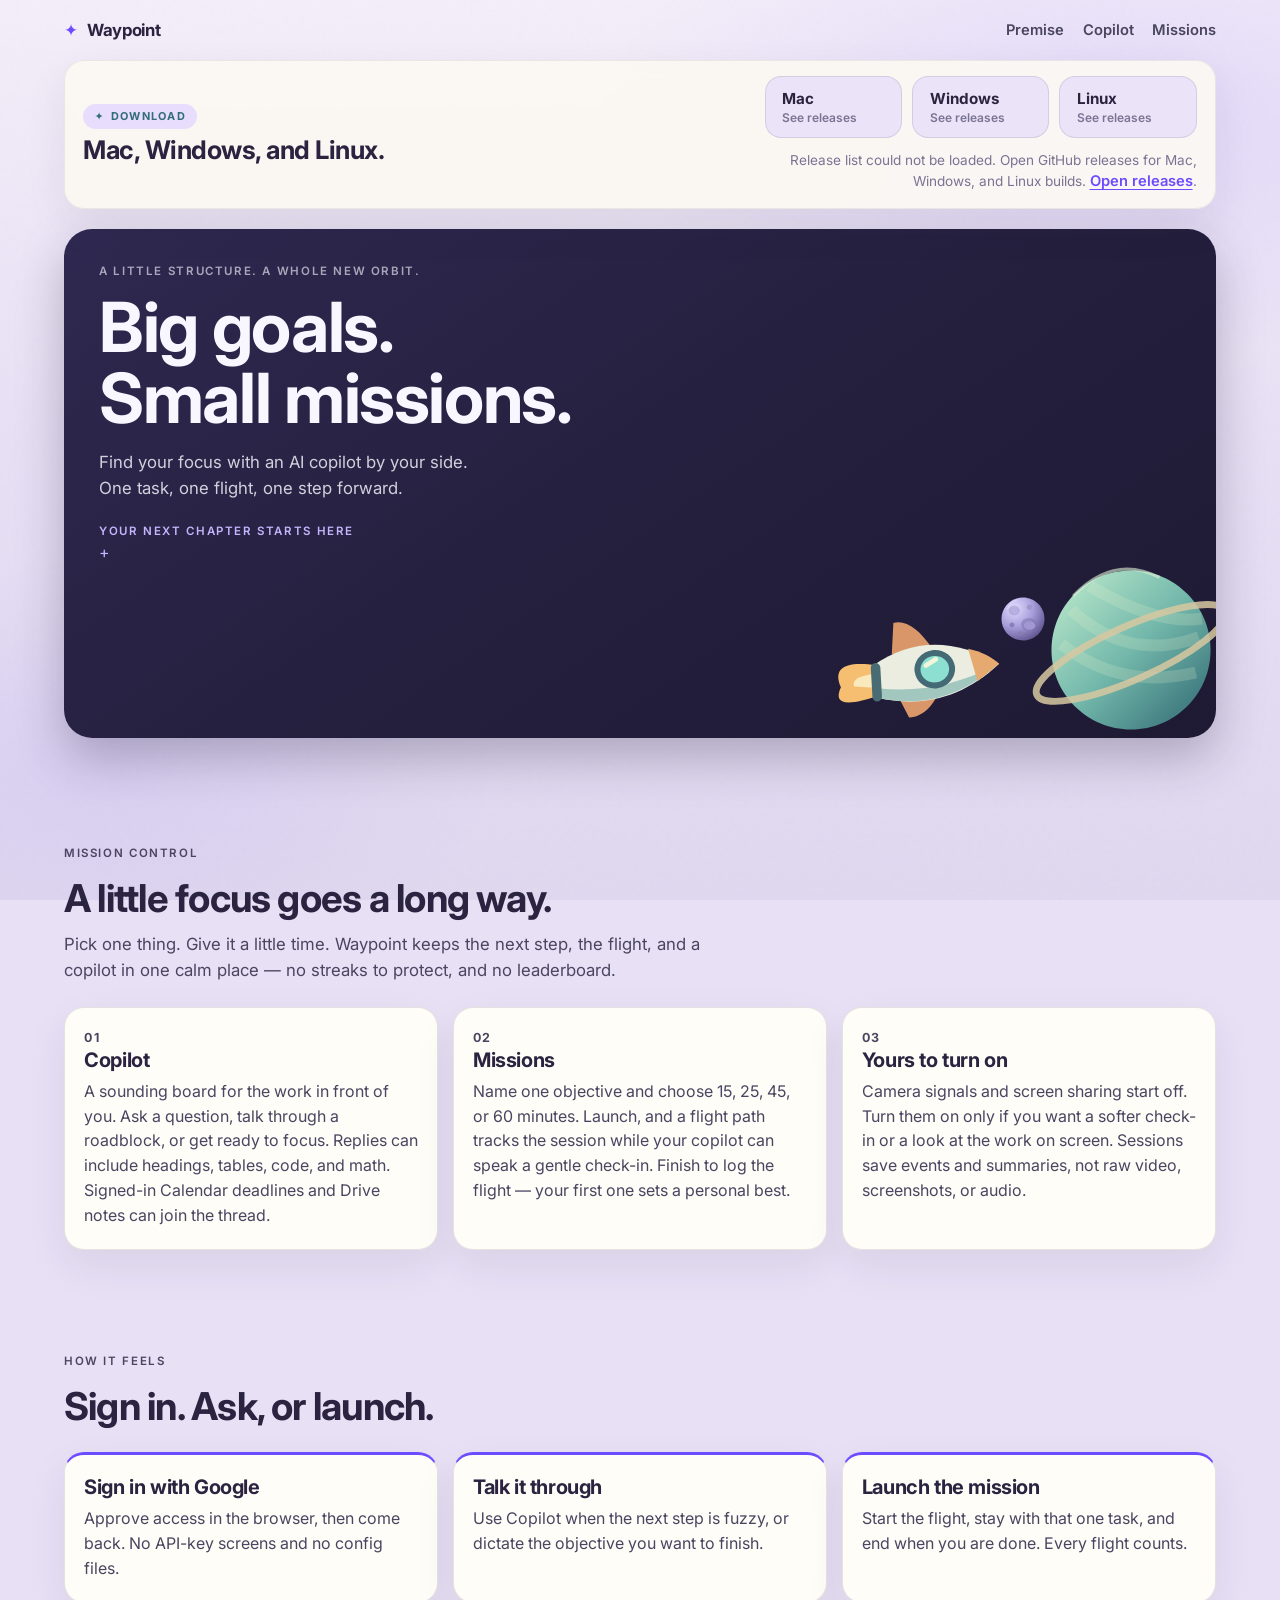
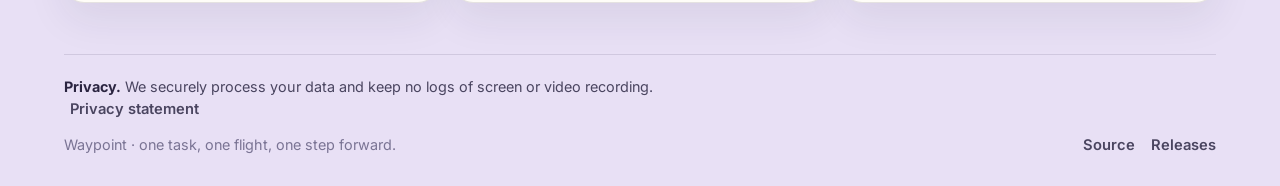
==== index.html @ 4fb0c6b1 "add: privacy page" ====
<!doctype html>
<html lang="en">
  <head>
    <meta charset="UTF-8" />
    <meta name="viewport" content="width=device-width, initial-scale=1" />
    <title>Waypoint — Big goals. Small missions.</title>
    <meta
      name="description"
      content="Waypoint is a desktop study copilot. Sign in with Google, talk through the next step, then launch a short mission on one task."
    />
    <link rel="icon" href="assets/favicon.png" type="image/png" />
    <link rel="apple-touch-icon" href="assets/icon.png" />
    <link rel="preconnect" href="https://fonts.googleapis.com" />
    <link rel="preconnect" href="https://fonts.gstatic.com" crossorigin />
    <link
      href="https://fonts.googleapis.com/css2?family=Inter:wght@400;500;600;700&display=swap"
      rel="stylesheet"
    />
    <link rel="stylesheet" href="styles.css" />
    <script src="releases.js" defer></script>
    <script src="cursor.js" defer></script>
  </head>
  <body>
    <div class="rocket-cursor" id="rocket-cursor" hidden aria-hidden="true">
      <svg class="rocket-body" viewBox="20 32 148 86">
        <path class="rocket-exhaust" d="M63 66.9998C37 59.6664 26.3333 64.3331 31 80.9998C22.3333 94.3331 33 97.9998 63 91.9998V66.9998Z" fill="#F6BE70" />
        <path class="rocket-exhaust" d="M62 73.9999C47.3333 73.3332 40.6667 75.9999 42 81.9999L62 85.9999V73.9999Z" fill="#FAE9BC" />
        <path d="M77 60.0001L82 34.0001C92.6667 32.6668 102.667 41.6668 112 61.0001M77 94.0001L84 114C96.6667 114.667 107 106.667 115 90.0001" fill="#D99769" />
        <path d="M60 67.0002C95.3333 49.0002 130.333 53.3336 165 80.0002C131.667 103.334 96.6667 108 60 94.0002V67.0002Z" fill="#EBEDE1" />
        <path d="M61 86C95 94.6667 129.333 92.6667 164 80C130.667 102.667 96 107.333 60 94L61 86Z" fill="#A1C7BF" />
        <path d="M141 64C151.667 68 159.667 73.3333 165 80L145 92L141 64Z" fill="#E6A96F" />
        <path d="M111 93C120.389 93 128 85.8366 128 77C128 68.1634 120.389 61 111 61C101.611 61 94 68.1634 94 77C94 85.8366 101.611 93 111 93Z" fill="#446A75" />
        <path d="M111 88C117.627 88 123 83.0751 123 77C123 70.9249 117.627 66 111 66C104.373 66 99 70.9249 99 77C99 83.0751 104.373 88 111 88Z" fill="#8DDFD2" />
        <path d="M104 73L113 69" stroke="#F0F6D9" stroke-width="4" stroke-linecap="round" />
        <path d="M62 69L60 93" stroke="#496B73" stroke-width="8" stroke-linecap="round" />
      </svg>
    </div>
    <div class="atmosphere" aria-hidden="true"></div>
    <div class="grain" aria-hidden="true"></div>
    <img class="sky" src="assets/constellation.svg" alt="" aria-hidden="true" />

    <a class="skip" href="#premise">Skip to content</a>

    <header class="site-header">
      <a class="wordmark" href="#top"><span aria-hidden="true">✦</span> Waypoint</a>
      <nav class="site-nav" aria-label="Page">
        <a href="#premise">Premise</a>
        <a href="#copilot">Copilot</a>
        <a href="#missions">Missions</a>
      </nav>
    </header>

    <main id="top">
      <section class="download-top" id="download" aria-label="Download">
        <div class="download-top-copy">
          <p class="kicker"><span aria-hidden="true">✦</span> Download</p>
          <h2>Mac, Windows, and Linux.</h2>
        </div>
        <div class="download-block" data-downloads></div>
      </section>

      <section class="hero">
        <div class="hero-card">
          <p class="hero-eyebrow">A little structure. A whole new orbit.</p>
          <h1>Big goals.<span>Small missions.</span></h1>
          <p class="lede">
            Find your focus with an AI copilot by your side. One task, one flight,
            one step forward.
          </p>
          <p class="hero-foot">Your next chapter starts here <span aria-hidden="true">+</span></p>
          <div class="hero-art" aria-hidden="true">
            <img class="art-orbits" src="assets/orbits.svg" alt="" />
            <img class="art-moon" src="assets/moon.svg" alt="" />
            <img class="art-ship" src="assets/ship.svg" alt="" />
            <img class="art-planet" src="assets/planet-ringed.svg" alt="" />
          </div>
        </div>
      </section>

      <section class="band" id="premise">
        <div class="band-intro">
          <p class="eyebrow">Mission control</p>
          <h2>A little focus goes a long way.</h2>
          <p>
            Pick one thing. Give it a little time. Waypoint keeps the next step,
            the flight, and a copilot in one calm place — no streaks to protect,
            and no leaderboard.
          </p>
        </div>
        <ol class="feature-grid">
          <li id="copilot">
            <p class="feature-index">01</p>
            <h3>Copilot</h3>
            <p>
              A sounding board for the work in front of you. Ask a question, talk
              through a roadblock, or get ready to focus. Replies can include
              headings, tables, code, and math. Signed-in Calendar deadlines and
              Drive notes can join the thread.
            </p>
          </li>
          <li id="missions">
            <p class="feature-index">02</p>
            <h3>Missions</h3>
            <p>
              Name one objective and choose 15, 25, 45, or 60 minutes. Launch, and
              a flight path tracks the session while your copilot can speak a
              gentle check-in. Finish to log the flight — your first one sets a
              personal best.
            </p>
          </li>
          <li>
            <p class="feature-index">03</p>
            <h3>Yours to turn on</h3>
            <p>
              Camera signals and screen sharing start off. Turn them on only if
              you want a softer check-in or a look at the work on screen. Sessions
              save events and summaries, not raw video, screenshots, or audio.
            </p>
          </li>
        </ol>
      </section>

      <section class="band" id="how">
        <div class="band-intro">
          <p class="eyebrow">How it feels</p>
          <h2>Sign in. Ask, or launch.</h2>
        </div>
        <ol class="steps">
          <li>
            <h3>Sign in with Google</h3>
            <p>
              Approve access in the browser, then come back. No API-key screens
              and no config files.
            </p>
          </li>
          <li>
            <h3>Talk it through</h3>
            <p>
              Use Copilot when the next step is fuzzy, or dictate the objective
              you want to finish.
            </p>
          </li>
          <li>
            <h3>Launch the mission</h3>
            <p>
              Start the flight, stay with that one task, and end when you are
              done. Every flight counts.
            </p>
          </li>
        </ol>
      </section>

    </main>

    <footer class="site-footer">
      <p class="privacy">
        <strong>Privacy.</strong> We securely process your data and keep no logs of
        screen or video recording.
        <a href="privacy/">Privacy statement</a>
      </p>
      <div class="footer-meta">
        <p>Waypoint · one task, one flight, one step forward.</p>
        <p>
          <a href="https://github.com/legitminh/BigRedHacksProject">Source</a>
          <a href="https://github.com/legitminh/BigRedHacksProject/releases">Releases</a>
        </p>
      </div>
    </footer>
  </body>
</html>
---- styles.css ----
:root {
  --bg-page: #e8e0f5;
  --bg-page-alt: #f3eef9;
  --bg-deep: #e0d8ef;
  --bg-card: #fffdf8;
  --surface: #fbf8f3;
  --lavender: #ebe4f8;
  --ink: #2a2440;
  --secondary: #4a4560;
  --muted: #7a7494;
  --label: #8b849e;
  --purple: #6b4cff;
  --purple-bright: #7c5cff;
  --mint: #326c78;
  --mint-bg: #e9ddfd;
  --border: rgba(42, 36, 64, 0.12);
  --shadow: 0 16px 40px rgba(42, 36, 64, 0.08);
  --font: "Inter", "Segoe UI", system-ui, sans-serif;
  --measure: 72rem;
  --radius: 24px;
  --pill: 9999px;
}

* {
  box-sizing: border-box;
}

html {
  scroll-behavior: smooth;
}

html,
body {
  margin: 0;
  min-height: 100%;
  font-family: var(--font);
  color: var(--ink);
  background: var(--bg-page);
}

.atmosphere {
  position: fixed;
  inset: 0;
  z-index: 0;
  background:
    radial-gradient(ellipse 75% 50% at 88% 12%, rgba(124, 92, 255, 0.12), transparent 55%),
    radial-gradient(ellipse 60% 45% at 8% 85%, rgba(107, 76, 255, 0.08), transparent 52%),
    radial-gradient(ellipse 50% 40% at 50% 50%, rgba(255, 253, 248, 0.45), transparent 70%),
    linear-gradient(180deg, var(--bg-page-alt) 0%, var(--bg-page) 48%, var(--bg-deep) 100%);
  animation: drift 18s ease-in-out infinite alternate;
}

.grain,
.sky {
  position: fixed;
  inset: 0;
  pointer-events: none;
}

.grain {
  z-index: 1;
  opacity: 0.045;
  mix-blend-mode: multiply;
  background-image: url("data:image/svg+xml,%3Csvg viewBox='0 0 200 200' xmlns='http://www.w3.org/2000/svg'%3E%3Cfilter id='n'%3E%3CfeTurbulence type='fractalNoise' baseFrequency='0.85' numOctaves='3' stitchTiles='stitch'/%3E%3C/filter%3E%3Crect width='100%25' height='100%25' filter='url(%23n)' opacity='0.55'/%3E%3C/svg%3E");
}

.sky {
  z-index: 1;
  width: 100%;
  height: 100%;
  object-fit: cover;
  opacity: 0.55;
}

.skip {
  position: absolute;
  left: 1rem;
  top: -4rem;
  z-index: 5;
  background: var(--purple);
  color: #fff;
  padding: 0.6rem 0.9rem;
  border-radius: var(--pill);
  font-weight: 700;
}

.skip:focus {
  top: 1rem;
}

.site-header,
main,
.site-footer {
  position: relative;
  z-index: 2;
}

.site-header {
  display: flex;
  align-items: center;
  justify-content: space-between;
  gap: 1rem;
  width: min(100% - 2.5rem, var(--measure));
  margin: 0 auto;
  padding: 1.25rem 0;
}

.wordmark {
  color: var(--ink);
  text-decoration: none;
  font-weight: 700;
  letter-spacing: -0.02em;
  font-size: 1.05rem;
}

.wordmark span {
  color: var(--purple);
  margin-right: 0.35rem;
}

.site-nav {
  display: flex;
  gap: 1.15rem;
  flex-wrap: wrap;
}

.site-nav a,
.site-footer a,
.release-note a {
  color: var(--secondary);
  text-decoration: none;
  font-weight: 600;
  font-size: 0.92rem;
}

.site-nav a:hover,
.site-footer a:hover,
.release-note a:hover {
  color: var(--purple);
}

.download-top {
  position: sticky;
  top: 0.75rem;
  z-index: 4;
  display: flex;
  align-items: center;
  justify-content: space-between;
  gap: 1.25rem 2rem;
  width: min(100% - 2.5rem, var(--measure));
  margin: 0 auto;
  padding: 0.95rem 1.15rem;
  background: rgba(251, 248, 243, 0.94);
  border: 1px solid rgba(42, 36, 64, 0.08);
  border-radius: 20px;
  box-shadow: var(--shadow);
  backdrop-filter: blur(10px);
}

.download-top-copy h2 {
  margin: 0;
  font-size: clamp(1.25rem, 2vw, 1.6rem);
  line-height: 1.15;
}

.download-top .kicker {
  margin-bottom: 0.4rem;
}

.download-top .download-block {
  flex: 1 1 22rem;
  align-items: flex-end;
}

.download-top .release-note {
  max-width: 26rem;
  text-align: right;
}

.hero {
  width: min(100% - 2.5rem, var(--measure));
  margin: 0 auto;
  padding: 1.25rem 0 3.5rem;
}

.hero-card {
  position: relative;
  overflow: hidden;
  min-height: 28rem;
  padding: clamp(1.5rem, 3vw, 2.2rem) clamp(1.5rem, 3vw, 2.2rem) 11rem;
  border-radius: 28px;
  background: linear-gradient(145deg, #2f2850 0%, #241f3d 55%, #1e1a34 100%);
  color: #f8f6ff;
  box-shadow: 0 20px 48px rgba(36, 31, 61, 0.28);
}

.hero-eyebrow,
.eyebrow {
  margin: 0 0 0.9rem;
  font-size: 0.72rem;
  font-weight: 600;
  letter-spacing: 0.14em;
  text-transform: uppercase;
}

.hero-eyebrow {
  color: rgba(248, 246, 255, 0.62);
}

.eyebrow {
  color: var(--purple);
}

h1,
h2,
h3 {
  font-weight: 700;
  letter-spacing: -0.02em;
}

h1 {
  margin: 0 0 1rem;
  font-size: clamp(2.6rem, 5.4vw, 4.4rem);
  line-height: 1.02;
}

h1 span {
  display: block;
}

.lede {
  max-width: 24rem;
  margin: 0;
  font-size: 1.05rem;
  line-height: 1.55;
  color: rgba(248, 246, 255, 0.82);
}

.hero-foot {
  margin: 1.4rem 0 0;
  font-size: 0.72rem;
  font-weight: 600;
  letter-spacing: 0.14em;
  text-transform: uppercase;
  color: #c4b5fd;
}

.hero-foot span {
  display: block;
  margin-top: 0.25rem;
  letter-spacing: 0;
  text-transform: none;
  font-size: 1rem;
  font-weight: 400;
  color: #c4b5fd;
}

.hero-art {
  position: absolute;
  right: -2%;
  bottom: -4%;
  width: min(92%, 26rem);
  height: 11.5rem;
  pointer-events: none;
}

.art-orbits,
.art-moon,
.art-ship,
.art-planet {
  position: absolute;
  height: auto;
}

.art-orbits {
  right: -4%;
  bottom: -18%;
  width: 92%;
  opacity: 0.4;
}

.art-moon {
  right: 46%;
  bottom: 62%;
  width: 12%;
}

.art-ship {
  left: 0;
  bottom: 16%;
  width: 46%;
  transform: rotate(-8deg);
}

.art-planet {
  right: 0;
  bottom: 0;
  width: 52%;
}

.kicker {
  display: inline-flex;
  align-items: center;
  gap: 0.35rem;
  margin: 0 0 0.9rem;
  padding: 0.35rem 0.7rem;
  font-size: 0.68rem;
  font-weight: 700;
  letter-spacing: 0.12em;
  text-transform: uppercase;
  color: var(--mint);
  background: var(--mint-bg);
  border-radius: var(--pill);
}

.band-intro h2 {
  margin: 0 0 0.7rem;
  font-size: clamp(1.7rem, 3vw, 2.4rem);
  line-height: 1.12;
}

.band-intro p,
.feature-grid p,
.steps p,
.privacy {
  color: var(--secondary);
  line-height: 1.55;
}

.download-block {
  display: flex;
  flex-direction: column;
  gap: 0.85rem;
}

.dl-row {
  display: flex;
  flex-wrap: wrap;
  gap: 0.6rem;
}

.dl-button {
  display: inline-flex;
  flex-direction: column;
  align-items: flex-start;
  gap: 0.1rem;
  min-width: 8.6rem;
  padding: 0.75rem 1.05rem;
  text-decoration: none;
  border-radius: 16px;
  border: 1px solid transparent;
  transition: transform 0.15s ease, background 0.2s ease, border-color 0.2s ease;
}

.dl-button:active {
  transform: translateY(1px);
}

.dl-button strong {
  font-weight: 700;
  font-size: 0.95rem;
}

.dl-button small {
  font-size: 0.75rem;
  font-weight: 600;
}

.dl-button.primary {
  background: linear-gradient(180deg, var(--purple-bright) 0%, var(--purple) 100%);
  color: #fff;
  box-shadow: 0 8px 22px rgba(107, 76, 255, 0.28);
}

.dl-button.primary small {
  color: rgba(255, 255, 255, 0.82);
}

.dl-button.secondary,
.dl-button.waiting {
  background: var(--lavender);
  color: var(--ink);
  border-color: var(--border);
}

.dl-button.secondary small,
.dl-button.waiting small {
  color: var(--muted);
}

.dl-button.secondary:hover {
  border-color: rgba(107, 76, 255, 0.32);
}

.release-note {
  margin: 0;
  color: var(--muted);
  font-size: 0.85rem;
  line-height: 1.45;
}

.release-note a {
  color: var(--purple);
  text-decoration: underline;
  text-underline-offset: 3px;
}

.band {
  width: min(100% - 2.5rem, var(--measure));
  margin: 0 auto;
  padding: 3.2rem 0;
}

.band-intro {
  max-width: 40rem;
  margin-bottom: 1.5rem;
}

.band-intro p:last-child {
  margin: 0;
  font-size: 1.05rem;
}

.feature-grid,
.steps {
  list-style: none;
  margin: 0;
  padding: 0;
  display: grid;
  gap: 0.9rem;
  grid-template-columns: repeat(3, minmax(0, 1fr));
}

.feature-grid li,
.steps li {
  padding: 1.25rem 1.2rem 1.35rem;
  background: var(--bg-card);
  border: 1px solid var(--border);
  border-radius: 20px;
  box-shadow: var(--shadow);
}

.feature-index {
  margin: 0 0 0.7rem;
  color: var(--purple);
  font-size: 0.78rem;
  font-weight: 700;
  letter-spacing: 0.12em;
}

.feature-grid h3,
.steps h3 {
  margin: 0 0 0.45rem;
  font-size: 1.25rem;
}

.feature-grid p,
.steps p {
  margin: 0;
}

.steps {
  counter-reset: step;
}

.steps li {
  border-top: 3px solid var(--purple);
}

.site-footer {
  display: flex;
  flex-direction: column;
  gap: 0.9rem;
  width: min(100% - 2.5rem, var(--measure));
  margin: 0 auto;
  padding: 1.3rem 0 2rem;
  border-top: 1px solid var(--border);
  color: var(--muted);
  font-size: 0.9rem;
}

.privacy {
  margin: 0;
  max-width: 40rem;
}

.privacy strong {
  color: var(--ink);
}

.privacy a {
  margin-left: 0.35rem;
}

.legal {
  width: min(100% - 2.5rem, 44rem);
  margin: 0 auto;
  padding: 0.5rem 0 3.5rem;
}

.legal-card {
  padding: clamp(1.4rem, 3vw, 2rem);
  background: var(--bg-card);
  border: 1px solid var(--border);
  border-radius: 24px;
  box-shadow: var(--shadow);
}

.legal h1 {
  margin: 0 0 0.8rem;
  font-size: clamp(2.1rem, 4vw, 2.8rem);
  line-height: 1.1;
}

.legal h2 {
  margin: 1.6rem 0 0.4rem;
  font-size: 1.15rem;
}

.legal p,
.legal li {
  color: var(--secondary);
  line-height: 1.6;
}

.legal p {
  margin: 0 0 0.8rem;
}

.legal ul {
  margin: 0;
  padding-left: 1.15rem;
}

.legal li + li {
  margin-top: 0.4rem;
}

.footer-meta {
  display: flex;
  justify-content: space-between;
  gap: 1rem;
  flex-wrap: wrap;
}

.footer-meta p {
  margin: 0;
  display: flex;
  gap: 1rem;
  flex-wrap: wrap;
}

.rocket-cursor {
  position: fixed;
  left: 0;
  top: 0;
  z-index: 20;
  width: 0;
  height: 0;
  pointer-events: none;
  transform-origin: 0 0;
  will-change: transform;
}

.rocket-body {
  position: absolute;
  left: -94px;
  top: -31px;
  display: block;
  width: 96px;
  height: 56px;
  overflow: visible;
  filter: drop-shadow(0 6px 10px rgba(42, 36, 64, 0.22));
}

.rocket-exhaust {
  opacity: 0;
}

.rocket-cursor.is-burning .rocket-exhaust {
  opacity: 1;
}

a:focus-visible,
.dl-button:focus-visible {
  outline: 2px solid var(--purple);
  outline-offset: 3px;
}

@keyframes drift {
  from {
    transform: scale(1);
  }
  to {
    transform: scale(1.03) translate3d(-1%, 1%, 0);
  }
}

@media (max-width: 860px) {
  .download-top,
  .feature-grid,
  .steps {
    grid-template-columns: 1fr;
  }

  .download-top {
    position: static;
    flex-direction: column;
    align-items: stretch;
  }

  .download-top .download-block {
    align-items: stretch;
  }

  .hero-card {
    min-height: 0;
  }

  .site-header {
    align-items: flex-start;
    flex-direction: column;
  }
}

@media (prefers-reduced-motion: reduce) {
  html {
    scroll-behavior: auto;
  }

  *,
  *::before,
  *::after {
    animation: none !important;
    transition: none !important;
  }

  .rocket-cursor {
    display: none !important;
  }
}
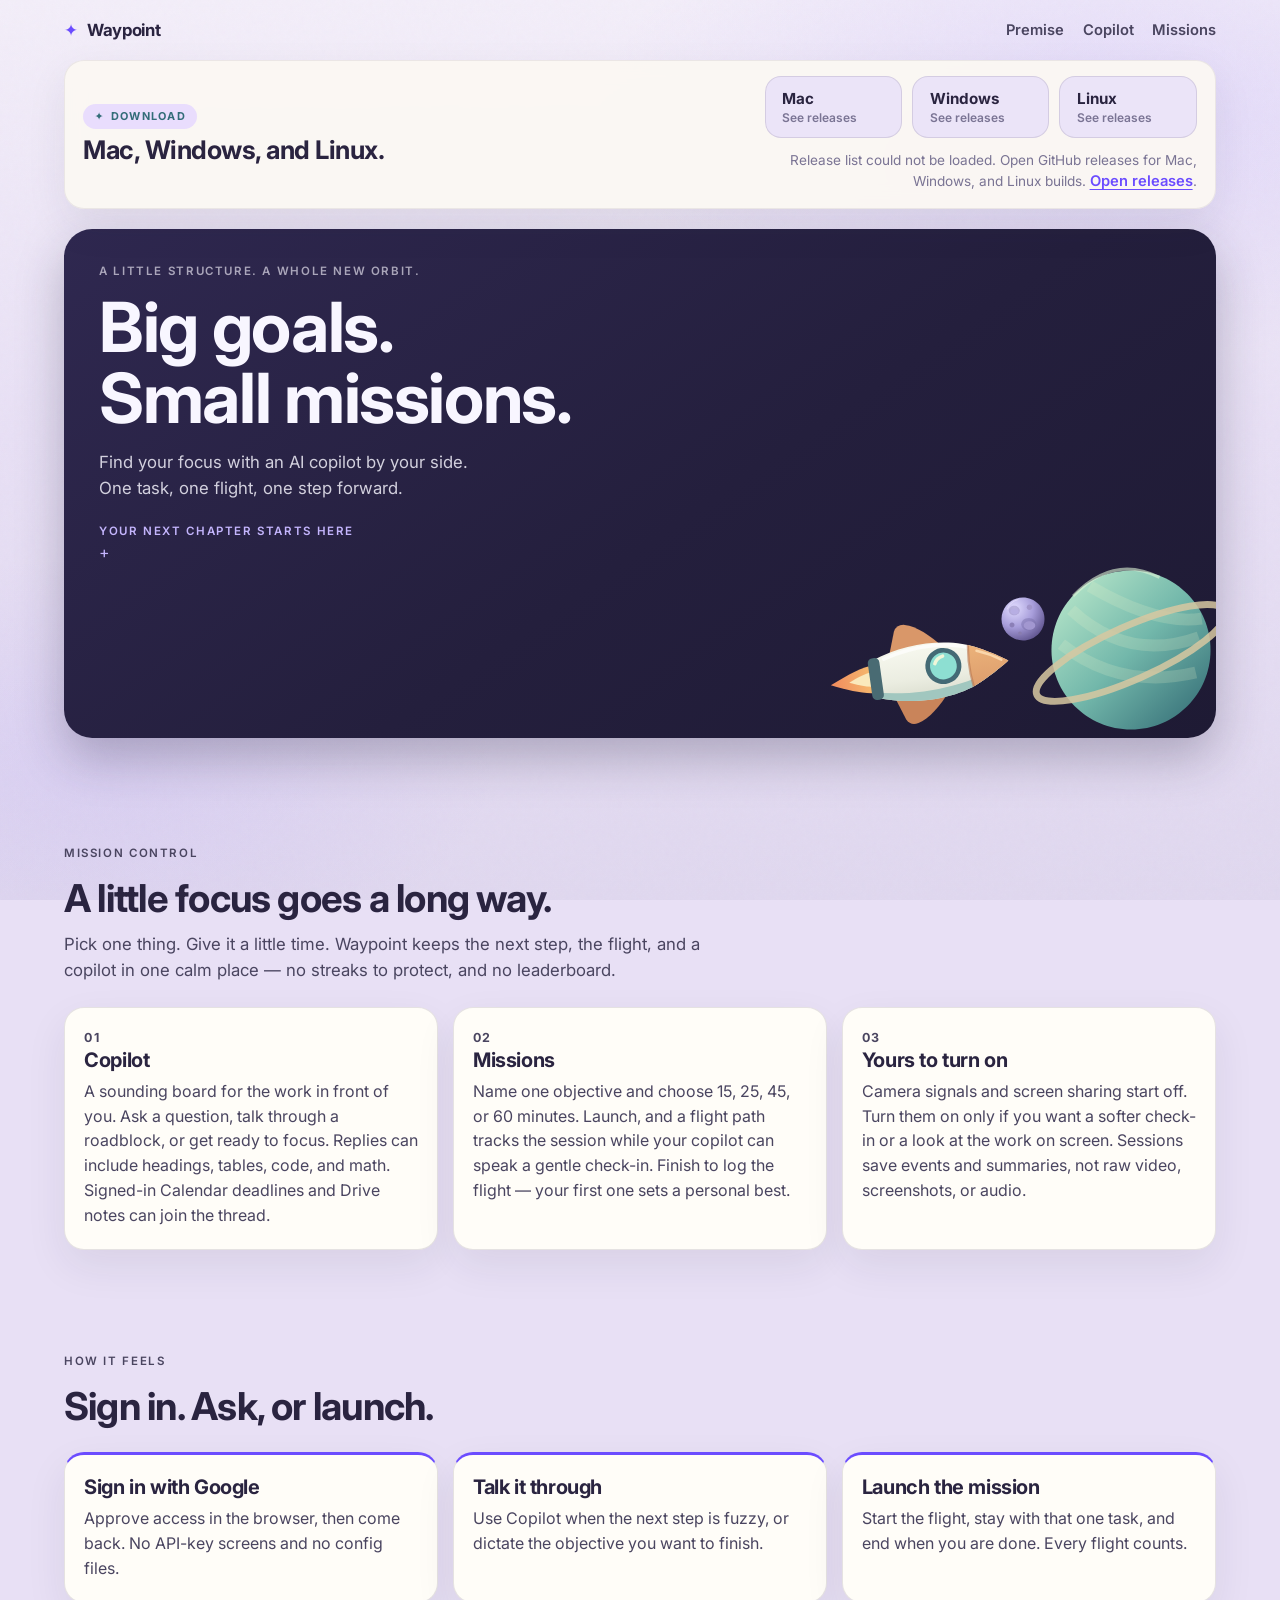
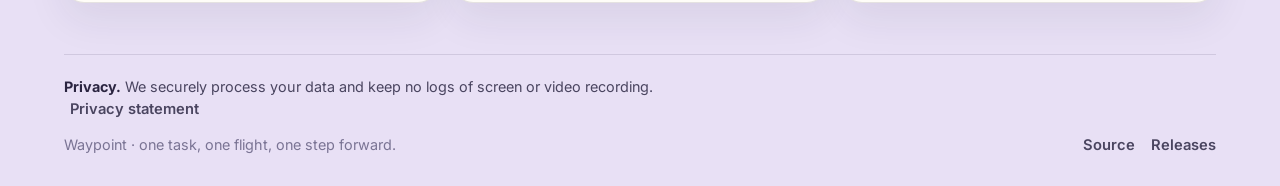
==== commit 8e241c6b: "Redraw the rocket cursor to match the new ship. The cursor draws its own inline ship, separate from " ====
--- a/index.html
+++ b/index.html
@@ -22,17 +22,41 @@
   </head>
   <body>
     <div class="rocket-cursor" id="rocket-cursor" hidden aria-hidden="true">
-      <svg class="rocket-body" viewBox="20 32 148 86">
-        <path class="rocket-exhaust" d="M63 66.9998C37 59.6664 26.3333 64.3331 31 80.9998C22.3333 94.3331 33 97.9998 63 91.9998V66.9998Z" fill="#F6BE70" />
-        <path class="rocket-exhaust" d="M62 73.9999C47.3333 73.3332 40.6667 75.9999 42 81.9999L62 85.9999V73.9999Z" fill="#FAE9BC" />
-        <path d="M77 60.0001L82 34.0001C92.6667 32.6668 102.667 41.6668 112 61.0001M77 94.0001L84 114C96.6667 114.667 107 106.667 115 90.0001" fill="#D99769" />
-        <path d="M60 67.0002C95.3333 49.0002 130.333 53.3336 165 80.0002C131.667 103.334 96.6667 108 60 94.0002V67.0002Z" fill="#EBEDE1" />
-        <path d="M61 86C95 94.6667 129.333 92.6667 164 80C130.667 102.667 96 107.333 60 94L61 86Z" fill="#A1C7BF" />
-        <path d="M141 64C151.667 68 159.667 73.3333 165 80L145 92L141 64Z" fill="#E6A96F" />
-        <path d="M111 93C120.389 93 128 85.8366 128 77C128 68.1634 120.389 61 111 61C101.611 61 94 68.1634 94 77C94 85.8366 101.611 93 111 93Z" fill="#446A75" />
-        <path d="M111 88C117.627 88 123 83.0751 123 77C123 70.9249 117.627 66 111 66C104.373 66 99 70.9249 99 77C99 83.0751 104.373 88 111 88Z" fill="#8DDFD2" />
-        <path d="M104 73L113 69" stroke="#F0F6D9" stroke-width="4" stroke-linecap="round" />
-        <path d="M62 69L60 93" stroke="#496B73" stroke-width="8" stroke-linecap="round" />
+      <svg class="rocket-body" viewBox="16 28 164 96">
+        <defs>
+          <linearGradient id="rocket-hull" x1="0" y1="0" x2="0" y2="1">
+            <stop offset="0" stop-color="#F7F8EF" />
+            <stop offset="0.6" stop-color="#EBEDE1" />
+            <stop offset="1" stop-color="#D9DCCD" />
+          </linearGradient>
+          <linearGradient id="rocket-nose" x1="0" y1="0" x2="0" y2="1">
+            <stop offset="0" stop-color="#F0B97E" />
+            <stop offset="1" stop-color="#D99769" />
+          </linearGradient>
+          <linearGradient id="rocket-flame" x1="1" y1="0" x2="0" y2="0">
+            <stop offset="0" stop-color="#F6BE70" />
+            <stop offset="1" stop-color="#F08A5D" />
+          </linearGradient>
+          <clipPath id="rocket-hull-clip">
+            <path d="M60 60C92 48 130 50 152 62C162 67 170 72 176 76C170 80 162 85 152 90C130 102 92 104 60 92Z" />
+          </clipPath>
+        </defs>
+        <path class="rocket-exhaust" d="M62 64C50 64 38 69 22 76C38 83 50 88 62 88Z" fill="url(#rocket-flame)" />
+        <path class="rocket-exhaust" d="M62 69.5C54 69.5 46 72.5 38 76C46 79.5 54 82.5 62 82.5Z" fill="#FAE9BC" />
+        <path d="M74 61L82 38Q85 32 92 33.5C102 36 112 45 122 57Z" fill="#D99769" />
+        <path d="M74 91L82 114Q85 120 92 118.5C102 116 112 107 122 95Z" fill="#C9845A" />
+        <path d="M60 60C92 48 130 50 152 62C162 67 170 72 176 76C170 80 162 85 152 90C130 102 92 104 60 92Z" fill="url(#rocket-hull)" />
+        <g clip-path="url(#rocket-hull-clip)">
+          <path d="M50 85C92 97 138 94 180 76L180 112L50 112Z" fill="#A1C7BF" />
+          <path d="M70 60C98 52 126 53 146 61" fill="none" stroke="#ffffff" stroke-width="3" stroke-linecap="round" opacity="0.7" />
+          <path d="M146 46Q138 76 146 106L182 106L182 46Z" fill="url(#rocket-nose)" />
+          <path d="M146 46Q138 76 146 106" fill="none" stroke="#B9774F" stroke-width="2" opacity="0.6" />
+          <path d="M150 64C158 67 165 71 170 74.5" fill="none" stroke="#FFE2B8" stroke-width="2.2" stroke-linecap="round" opacity="0.8" />
+        </g>
+        <rect x="56" y="58" width="10" height="36" rx="4" fill="#496B73" />
+        <circle cx="120" cy="73" r="15.5" fill="#446A75" />
+        <circle cx="120" cy="73" r="11.5" fill="#8DDFD2" />
+        <path d="M113 70Q115 65.5 120.5 64.5" fill="none" stroke="#F0F6D9" stroke-width="3" stroke-linecap="round" />
       </svg>
     </div>
     <div class="atmosphere" aria-hidden="true"></div>
--- a/styles.css
+++ b/styles.css
@@ -564,11 +564,11 @@
 
 .rocket-body {
   position: absolute;
-  left: -94px;
-  top: -31px;
+  left: -93.66px;
+  top: -28.1px;
   display: block;
   width: 96px;
-  height: 56px;
+  height: 56.2px;
   overflow: visible;
   filter: drop-shadow(0 6px 10px rgba(42, 36, 64, 0.22));
 }
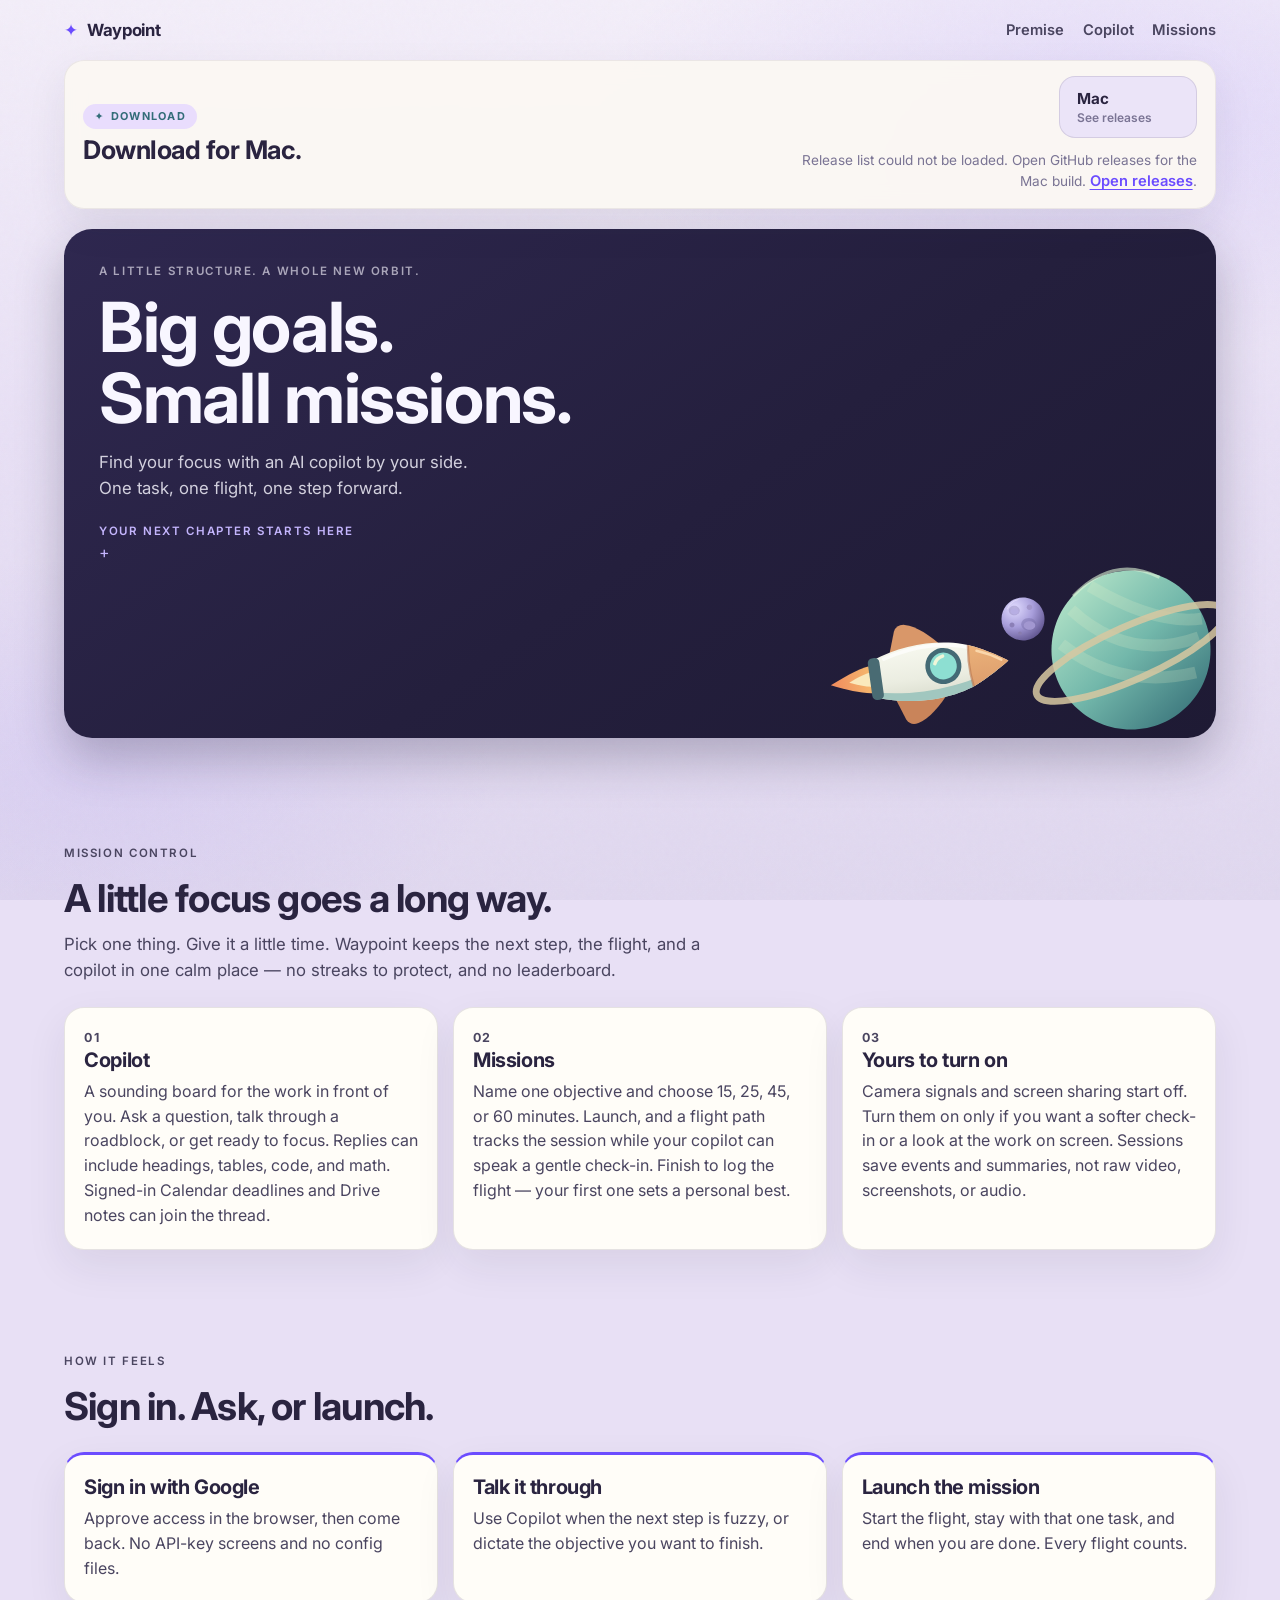
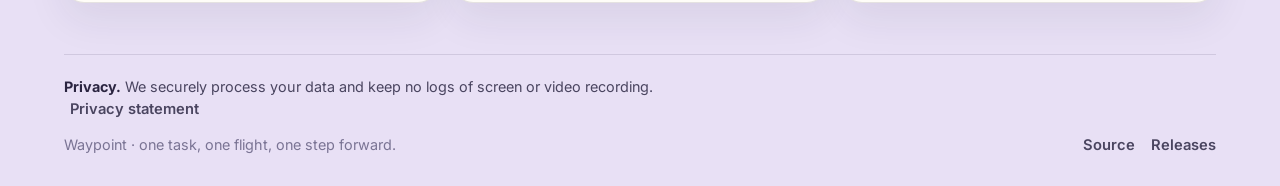
==== commit 356851cc: "Show only the Mac download until other platforms ship. Co-authored-by: Cursor <cursoragent@cursor.co" ====
--- a/index.html
+++ b/index.html
@@ -8,8 +8,8 @@
       name="description"
       content="Waypoint is a desktop study copilot. Sign in with Google, talk through the next step, then launch a short mission on one task."
     />
-    <link rel="icon" href="assets/favicon.png" type="image/png" />
-    <link rel="apple-touch-icon" href="assets/icon.png" />
+    <link rel="icon" href="assets/ship_bg_favicon.png?v=2" type="image/png" />
+    <link rel="apple-touch-icon" href="assets/icon.png?v=2" />
     <link rel="preconnect" href="https://fonts.googleapis.com" />
     <link rel="preconnect" href="https://fonts.gstatic.com" crossorigin />
     <link
@@ -78,7 +78,7 @@
       <section class="download-top" id="download" aria-label="Download">
         <div class="download-top-copy">
           <p class="kicker"><span aria-hidden="true">✦</span> Download</p>
-          <h2>Mac, Windows, and Linux.</h2>
+          <h2>Download for Mac.</h2>
         </div>
         <div class="download-block" data-downloads></div>
       </section>
@@ -95,7 +95,7 @@
           <div class="hero-art" aria-hidden="true">
             <img class="art-orbits" src="assets/orbits.svg" alt="" />
             <img class="art-moon" src="assets/moon.svg" alt="" />
-            <img class="art-ship" src="assets/ship.svg" alt="" />
+            <img class="art-ship" src="assets/ship.svg?v=2" alt="" />
             <img class="art-planet" src="assets/planet-ringed.svg" alt="" />
           </div>
         </div>
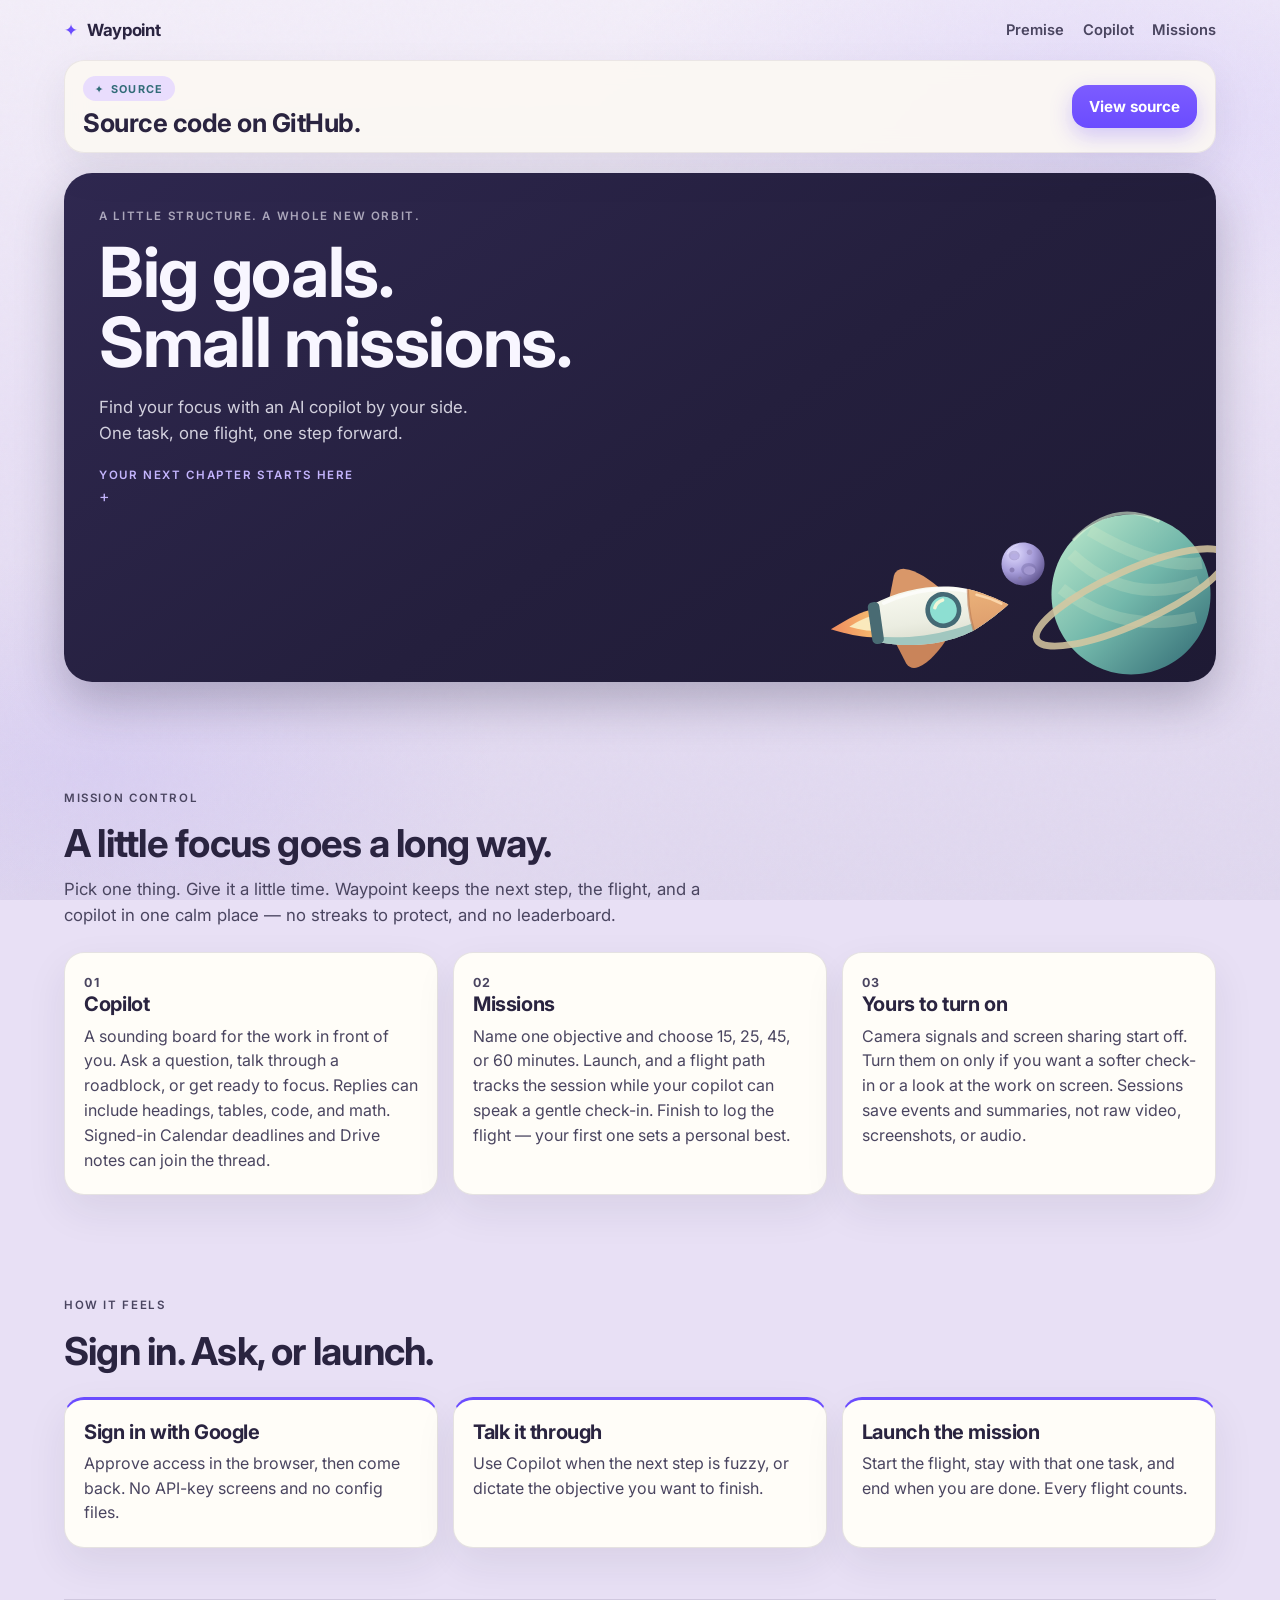
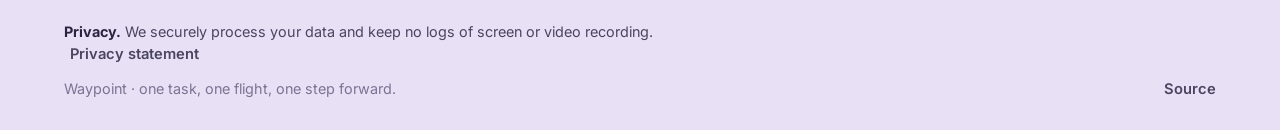
==== commit 4b738fe7: "Point the site at source code instead of a release build. Co-authored-by: Cursor <cursoragent@cursor" ====
--- a/index.html
+++ b/index.html
@@ -17,7 +17,6 @@
       rel="stylesheet"
     />
     <link rel="stylesheet" href="styles.css" />
-    <script src="releases.js" defer></script>
     <script src="cursor.js" defer></script>
   </head>
   <body>
@@ -75,12 +74,12 @@
     </header>
 
     <main id="top">
-      <section class="download-top" id="download" aria-label="Download">
-        <div class="download-top-copy">
-          <p class="kicker"><span aria-hidden="true">✦</span> Download</p>
-          <h2>Download for Mac.</h2>
+      <section class="source-top" id="source" aria-label="Source">
+        <div class="source-top-copy">
+          <p class="kicker"><span aria-hidden="true">✦</span> Source</p>
+          <h2>Source code on GitHub.</h2>
         </div>
-        <div class="download-block" data-downloads></div>
+        <a class="source-link" href="https://github.com/legitminh/BigRedHacksProject">View source</a>
       </section>
 
       <section class="hero">
@@ -186,7 +185,6 @@
         <p>Waypoint · one task, one flight, one step forward.</p>
         <p>
           <a href="https://github.com/legitminh/BigRedHacksProject">Source</a>
-          <a href="https://github.com/legitminh/BigRedHacksProject/releases">Releases</a>
         </p>
       </div>
     </footer>
--- a/styles.css
+++ b/styles.css
@@ -125,8 +125,7 @@
 }
 
 .site-nav a,
-.site-footer a,
-.release-note a {
+.site-footer a {
   color: var(--secondary);
   text-decoration: none;
   font-weight: 600;
@@ -134,12 +133,11 @@
 }
 
 .site-nav a:hover,
-.site-footer a:hover,
-.release-note a:hover {
+.site-footer a:hover {
   color: var(--purple);
 }
 
-.download-top {
+.source-top {
   position: sticky;
   top: 0.75rem;
   z-index: 4;
@@ -157,24 +155,27 @@
   backdrop-filter: blur(10px);
 }
 
-.download-top-copy h2 {
+.source-top-copy h2 {
   margin: 0;
   font-size: clamp(1.25rem, 2vw, 1.6rem);
   line-height: 1.15;
 }
 
-.download-top .kicker {
+.source-top .kicker {
   margin-bottom: 0.4rem;
 }
 
-.download-top .download-block {
-  flex: 1 1 22rem;
-  align-items: flex-end;
-}
-
-.download-top .release-note {
-  max-width: 26rem;
-  text-align: right;
+.source-link {
+  display: inline-flex;
+  align-items: center;
+  padding: 0.75rem 1.05rem;
+  text-decoration: none;
+  font-weight: 700;
+  font-size: 0.95rem;
+  color: #fff;
+  background: linear-gradient(180deg, var(--purple-bright) 0%, var(--purple) 100%);
+  border-radius: 16px;
+  box-shadow: 0 8px 22px rgba(107, 76, 255, 0.28);
 }
 
 .hero {
@@ -327,84 +328,6 @@
   line-height: 1.55;
 }
 
-.download-block {
-  display: flex;
-  flex-direction: column;
-  gap: 0.85rem;
-}
-
-.dl-row {
-  display: flex;
-  flex-wrap: wrap;
-  gap: 0.6rem;
-}
-
-.dl-button {
-  display: inline-flex;
-  flex-direction: column;
-  align-items: flex-start;
-  gap: 0.1rem;
-  min-width: 8.6rem;
-  padding: 0.75rem 1.05rem;
-  text-decoration: none;
-  border-radius: 16px;
-  border: 1px solid transparent;
-  transition: transform 0.15s ease, background 0.2s ease, border-color 0.2s ease;
-}
-
-.dl-button:active {
-  transform: translateY(1px);
-}
-
-.dl-button strong {
-  font-weight: 700;
-  font-size: 0.95rem;
-}
-
-.dl-button small {
-  font-size: 0.75rem;
-  font-weight: 600;
-}
-
-.dl-button.primary {
-  background: linear-gradient(180deg, var(--purple-bright) 0%, var(--purple) 100%);
-  color: #fff;
-  box-shadow: 0 8px 22px rgba(107, 76, 255, 0.28);
-}
-
-.dl-button.primary small {
-  color: rgba(255, 255, 255, 0.82);
-}
-
-.dl-button.secondary,
-.dl-button.waiting {
-  background: var(--lavender);
-  color: var(--ink);
-  border-color: var(--border);
-}
-
-.dl-button.secondary small,
-.dl-button.waiting small {
-  color: var(--muted);
-}
-
-.dl-button.secondary:hover {
-  border-color: rgba(107, 76, 255, 0.32);
-}
-
-.release-note {
-  margin: 0;
-  color: var(--muted);
-  font-size: 0.85rem;
-  line-height: 1.45;
-}
-
-.release-note a {
-  color: var(--purple);
-  text-decoration: underline;
-  text-underline-offset: 3px;
-}
-
 .band {
   width: min(100% - 2.5rem, var(--measure));
   margin: 0 auto;
@@ -581,8 +504,7 @@
   opacity: 1;
 }
 
-a:focus-visible,
-.dl-button:focus-visible {
+a:focus-visible {
   outline: 2px solid var(--purple);
   outline-offset: 3px;
 }
@@ -597,20 +519,19 @@
 }
 
 @media (max-width: 860px) {
-  .download-top,
   .feature-grid,
   .steps {
     grid-template-columns: 1fr;
   }
 
-  .download-top {
+  .source-top {
     position: static;
     flex-direction: column;
     align-items: stretch;
   }
 
-  .download-top .download-block {
-    align-items: stretch;
+  .source-link {
+    align-self: flex-start;
   }
 
   .hero-card {
